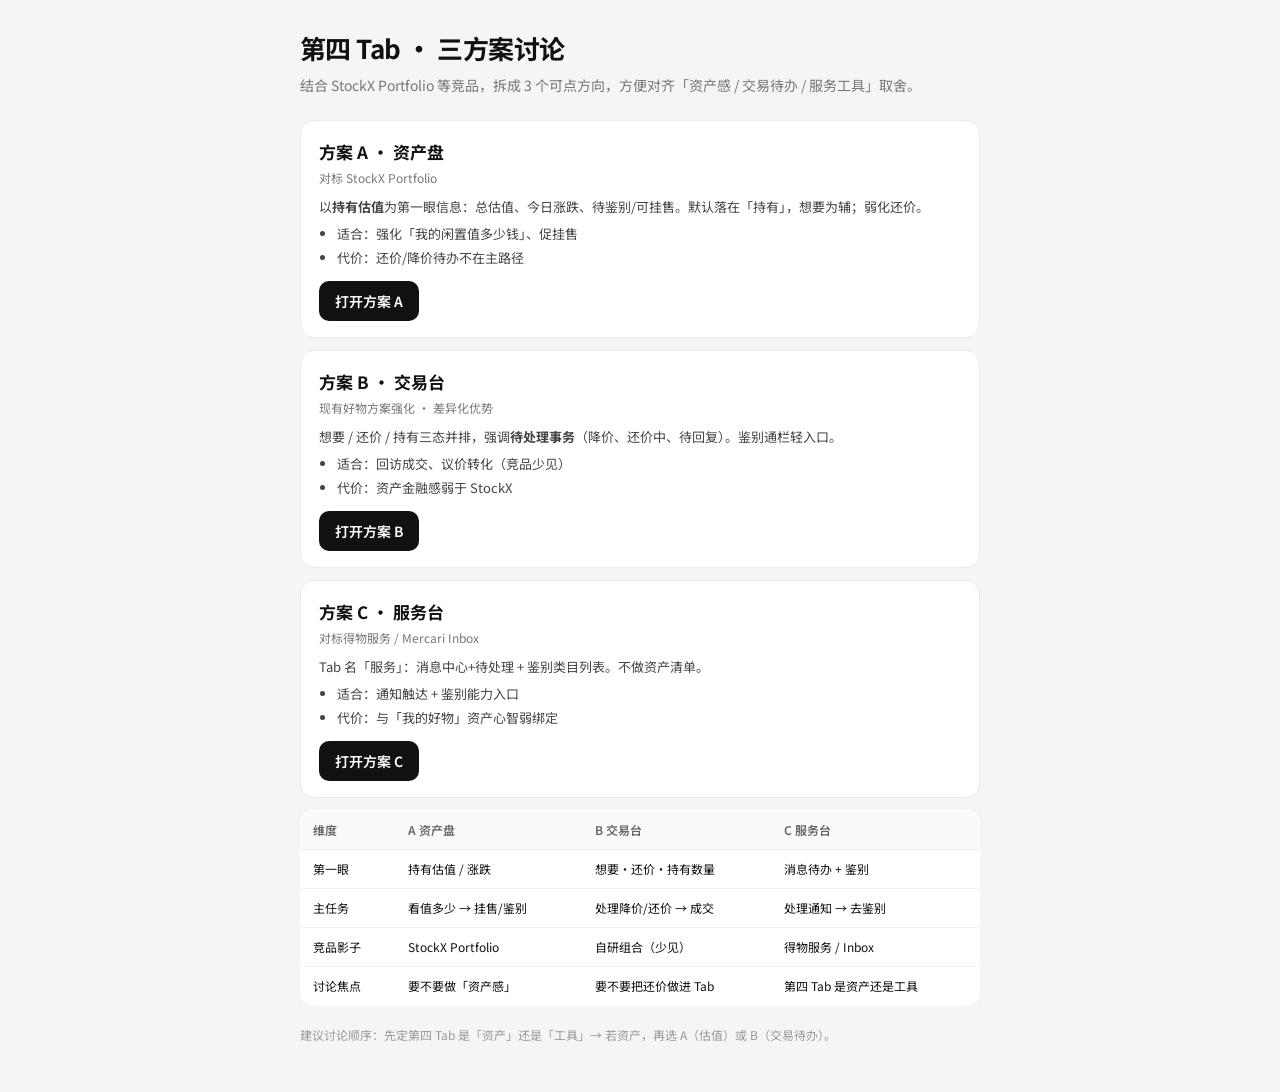
==== compare.html @ 569bdf4b "Add three discussion schemes: portfolio, trade hub, service. AI-Generated-Ratio: 41.50% AI-Added-Lin" ====
<!DOCTYPE html>
<html lang="zh-CN">
<head>
  <meta charset="UTF-8" />
  <meta name="viewport" content="width=device-width, initial-scale=1.0" />
  <title>第四 Tab · 三方案讨论</title>
  <link href="https://fonts.googleapis.com/css2?family=Noto+Sans+SC:wght@400;500;600;700&display=swap" rel="stylesheet" />
  <style>
    :root { --ink:#111; --muted:#777; --line:#ebebeb; --bg:#f5f5f5; }
    * { box-sizing: border-box; margin: 0; padding: 0; }
    body {
      font-family: "Noto Sans SC", system-ui, sans-serif;
      color: var(--ink);
      background: var(--bg);
      padding: 28px 20px 48px;
      max-width: 720px;
      margin: 0 auto;
      line-height: 1.5;
    }
    h1 { font-size: 26px; letter-spacing: -0.02em; margin-bottom: 8px; }
    .lead { color: var(--muted); font-size: 14px; margin-bottom: 24px; }
    .card {
      background: #fff;
      border: 1px solid var(--line);
      border-radius: 14px;
      padding: 18px 18px 16px;
      margin-bottom: 12px;
    }
    .card h2 { font-size: 17px; margin-bottom: 4px; }
    .card .vs { font-size: 12px; color: var(--muted); margin-bottom: 10px; }
    .card p { font-size: 13px; color: #444; margin-bottom: 8px; }
    .card ul { font-size: 13px; color: #444; padding-left: 18px; margin-bottom: 14px; }
    .card li { margin-bottom: 4px; }
    .btn {
      display: inline-flex;
      align-items: center;
      justify-content: center;
      min-height: 40px;
      padding: 0 16px;
      border-radius: 10px;
      background: #111;
      color: #fff;
      text-decoration: none;
      font-size: 14px;
      font-weight: 600;
    }
    .btn.ghost {
      background: #fff;
      color: #111;
      border: 1px solid #ddd;
      margin-left: 8px;
    }
    .table {
      width: 100%;
      border-collapse: collapse;
      font-size: 12px;
      margin-top: 8px;
      background: #fff;
      border-radius: 14px;
      overflow: hidden;
      border: 1px solid var(--line);
    }
    .table th, .table td {
      text-align: left;
      padding: 10px 12px;
      border-bottom: 1px solid #f0f0f0;
      vertical-align: top;
    }
    .table th { background: #fafafa; color: #666; font-weight: 600; }
    .table tr:last-child td { border-bottom: none; }
    .foot { margin-top: 20px; font-size: 12px; color: #999; }
  </style>
</head>
<body>
  <h1>第四 Tab · 三方案讨论</h1>
  <p class="lead">结合 StockX Portfolio 等竞品，拆成 3 个可点方向，方便对齐「资产感 / 交易待办 / 服务工具」取舍。</p>

  <article class="card">
    <h2>方案 A · 资产盘</h2>
    <p class="vs">对标 StockX Portfolio</p>
    <p>以<strong>持有估值</strong>为第一眼信息：总估值、今日涨跌、待鉴别/可挂售。默认落在「持有」，想要为辅；弱化还价。</p>
    <ul>
      <li>适合：强化「我的闲置值多少钱」、促挂售</li>
      <li>代价：还价/降价待办不在主路径</li>
    </ul>
    <a class="btn" href="./portfolio.html">打开方案 A</a>
  </article>

  <article class="card">
    <h2>方案 B · 交易台</h2>
    <p class="vs">现有好物方案强化 · 差异化优势</p>
    <p>想要 / 还价 / 持有三态并排，强调<strong>待处理事务</strong>（降价、还价中、待回复）。鉴别通栏轻入口。</p>
    <ul>
      <li>适合：回访成交、议价转化（竞品少见）</li>
      <li>代价：资产金融感弱于 StockX</li>
    </ul>
    <a class="btn" href="./index.html">打开方案 B</a>
  </article>

  <article class="card">
    <h2>方案 C · 服务台</h2>
    <p class="vs">对标得物服务 / Mercari Inbox</p>
    <p>Tab 名「服务」：消息中心+待处理 + 鉴别类目列表。不做资产清单。</p>
    <ul>
      <li>适合：通知触达 + 鉴别能力入口</li>
      <li>代价：与「我的好物」资产心智弱绑定</li>
    </ul>
    <a class="btn" href="./explore.html">打开方案 C</a>
  </article>

  <table class="table">
    <thead>
      <tr>
        <th>维度</th>
        <th>A 资产盘</th>
        <th>B 交易台</th>
        <th>C 服务台</th>
      </tr>
    </thead>
    <tbody>
      <tr>
        <td>第一眼</td>
        <td>持有估值 / 涨跌</td>
        <td>想要·还价·持有数量</td>
        <td>消息待办 + 鉴别</td>
      </tr>
      <tr>
        <td>主任务</td>
        <td>看值多少 → 挂售/鉴别</td>
        <td>处理降价/还价 → 成交</td>
        <td>处理通知 → 去鉴别</td>
      </tr>
      <tr>
        <td>竞品影子</td>
        <td>StockX Portfolio</td>
        <td>自研组合（少见）</td>
        <td>得物服务 / Inbox</td>
      </tr>
      <tr>
        <td>讨论焦点</td>
        <td>要不要做「资产感」</td>
        <td>要不要把还价做进 Tab</td>
        <td>第四 Tab 是资产还是工具</td>
      </tr>
    </tbody>
  </table>

  <p class="foot">建议讨论顺序：先定第四 Tab 是「资产」还是「工具」→ 若资产，再选 A（估值）或 B（交易待办）。</p>
</body>
</html>
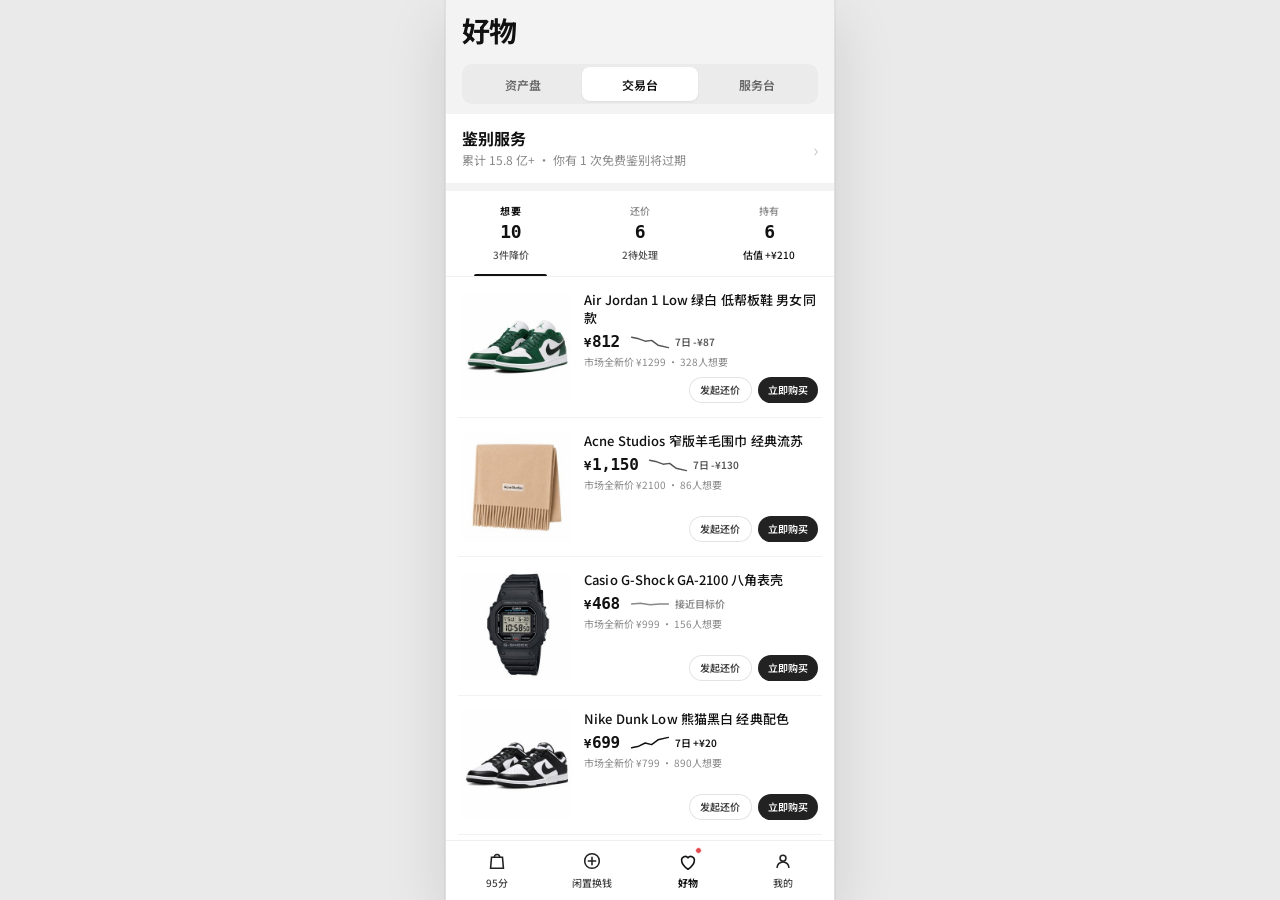
==== commit 4b61ffe9: "Unify three schemes in one goods-styled tab switcher. AI-Generated-Ratio: 53.23% AI-Added-Lines: 280" ====
--- a/compare.html
+++ b/compare.html
@@ -2,149 +2,11 @@
 <html lang="zh-CN">
 <head>
   <meta charset="UTF-8" />
-  <meta name="viewport" content="width=device-width, initial-scale=1.0" />
-  <title>第四 Tab · 三方案讨论</title>
-  <link href="https://fonts.googleapis.com/css2?family=Noto+Sans+SC:wght@400;500;600;700&display=swap" rel="stylesheet" />
-  <style>
-    :root { --ink:#111; --muted:#777; --line:#ebebeb; --bg:#f5f5f5; }
-    * { box-sizing: border-box; margin: 0; padding: 0; }
-    body {
-      font-family: "Noto Sans SC", system-ui, sans-serif;
-      color: var(--ink);
-      background: var(--bg);
-      padding: 28px 20px 48px;
-      max-width: 720px;
-      margin: 0 auto;
-      line-height: 1.5;
-    }
-    h1 { font-size: 26px; letter-spacing: -0.02em; margin-bottom: 8px; }
-    .lead { color: var(--muted); font-size: 14px; margin-bottom: 24px; }
-    .card {
-      background: #fff;
-      border: 1px solid var(--line);
-      border-radius: 14px;
-      padding: 18px 18px 16px;
-      margin-bottom: 12px;
-    }
-    .card h2 { font-size: 17px; margin-bottom: 4px; }
-    .card .vs { font-size: 12px; color: var(--muted); margin-bottom: 10px; }
-    .card p { font-size: 13px; color: #444; margin-bottom: 8px; }
-    .card ul { font-size: 13px; color: #444; padding-left: 18px; margin-bottom: 14px; }
-    .card li { margin-bottom: 4px; }
-    .btn {
-      display: inline-flex;
-      align-items: center;
-      justify-content: center;
-      min-height: 40px;
-      padding: 0 16px;
-      border-radius: 10px;
-      background: #111;
-      color: #fff;
-      text-decoration: none;
-      font-size: 14px;
-      font-weight: 600;
-    }
-    .btn.ghost {
-      background: #fff;
-      color: #111;
-      border: 1px solid #ddd;
-      margin-left: 8px;
-    }
-    .table {
-      width: 100%;
-      border-collapse: collapse;
-      font-size: 12px;
-      margin-top: 8px;
-      background: #fff;
-      border-radius: 14px;
-      overflow: hidden;
-      border: 1px solid var(--line);
-    }
-    .table th, .table td {
-      text-align: left;
-      padding: 10px 12px;
-      border-bottom: 1px solid #f0f0f0;
-      vertical-align: top;
-    }
-    .table th { background: #fafafa; color: #666; font-weight: 600; }
-    .table tr:last-child td { border-bottom: none; }
-    .foot { margin-top: 20px; font-size: 12px; color: #999; }
-  </style>
+  <meta http-equiv="refresh" content="0;url=./index.html#b" />
+  <title>跳转到三方案 Demo</title>
+  <script>location.replace("./index.html#b");</script>
 </head>
 <body>
-  <h1>第四 Tab · 三方案讨论</h1>
-  <p class="lead">结合 StockX Portfolio 等竞品，拆成 3 个可点方向，方便对齐「资产感 / 交易待办 / 服务工具」取舍。</p>
-
-  <article class="card">
-    <h2>方案 A · 资产盘</h2>
-    <p class="vs">对标 StockX Portfolio</p>
-    <p>以<strong>持有估值</strong>为第一眼信息：总估值、今日涨跌、待鉴别/可挂售。默认落在「持有」，想要为辅；弱化还价。</p>
-    <ul>
-      <li>适合：强化「我的闲置值多少钱」、促挂售</li>
-      <li>代价：还价/降价待办不在主路径</li>
-    </ul>
-    <a class="btn" href="./portfolio.html">打开方案 A</a>
-  </article>
-
-  <article class="card">
-    <h2>方案 B · 交易台</h2>
-    <p class="vs">现有好物方案强化 · 差异化优势</p>
-    <p>想要 / 还价 / 持有三态并排，强调<strong>待处理事务</strong>（降价、还价中、待回复）。鉴别通栏轻入口。</p>
-    <ul>
-      <li>适合：回访成交、议价转化（竞品少见）</li>
-      <li>代价：资产金融感弱于 StockX</li>
-    </ul>
-    <a class="btn" href="./index.html">打开方案 B</a>
-  </article>
-
-  <article class="card">
-    <h2>方案 C · 服务台</h2>
-    <p class="vs">对标得物服务 / Mercari Inbox</p>
-    <p>Tab 名「服务」：消息中心+待处理 + 鉴别类目列表。不做资产清单。</p>
-    <ul>
-      <li>适合：通知触达 + 鉴别能力入口</li>
-      <li>代价：与「我的好物」资产心智弱绑定</li>
-    </ul>
-    <a class="btn" href="./explore.html">打开方案 C</a>
-  </article>
-
-  <table class="table">
-    <thead>
-      <tr>
-        <th>维度</th>
-        <th>A 资产盘</th>
-        <th>B 交易台</th>
-        <th>C 服务台</th>
-      </tr>
-    </thead>
-    <tbody>
-      <tr>
-        <td>第一眼</td>
-        <td>持有估值 / 涨跌</td>
-        <td>想要·还价·持有数量</td>
-        <td>消息待办 + 鉴别</td>
-      </tr>
-      <tr>
-        <td>主任务</td>
-        <td>看值多少 → 挂售/鉴别</td>
-        <td>处理降价/还价 → 成交</td>
-        <td>处理通知 → 去鉴别</td>
-      </tr>
-      <tr>
-        <td>竞品影子</td>
-        <td>StockX Portfolio</td>
-        <td>自研组合（少见）</td>
-        <td>得物服务 / Inbox</td>
-      </tr>
-      <tr>
-        <td>讨论焦点</td>
-        <td>要不要做「资产感」</td>
-        <td>要不要把还价做进 Tab</td>
-        <td>第四 Tab 是资产还是工具</td>
-      </tr>
-    </tbody>
-  </table>
-
-  <p class="foot">建议讨论顺序：先定第四 Tab 是「资产」还是「工具」→ 若资产，再选 A（估值）或 B（交易待办）。</p>
+  <p><a href="./index.html#b">进入三方案 Demo</a></p>
 </body>
 </html>
